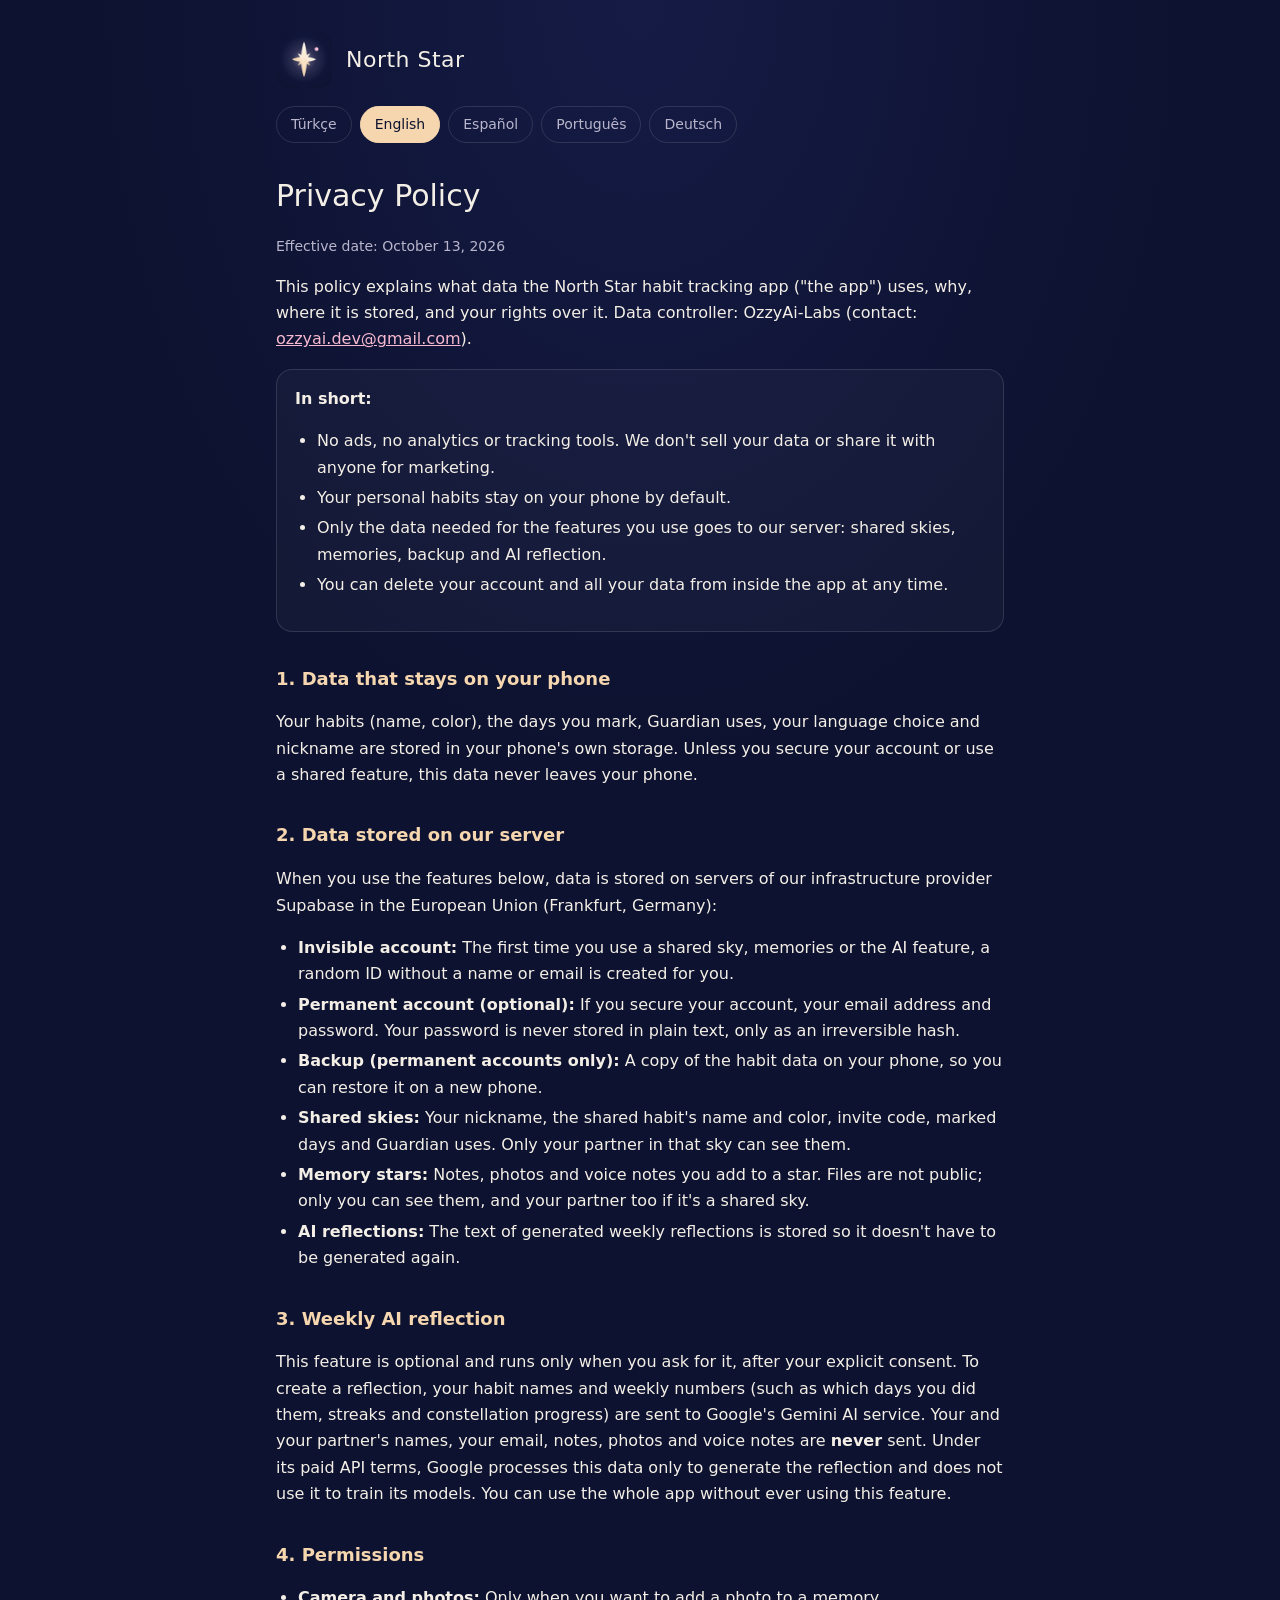
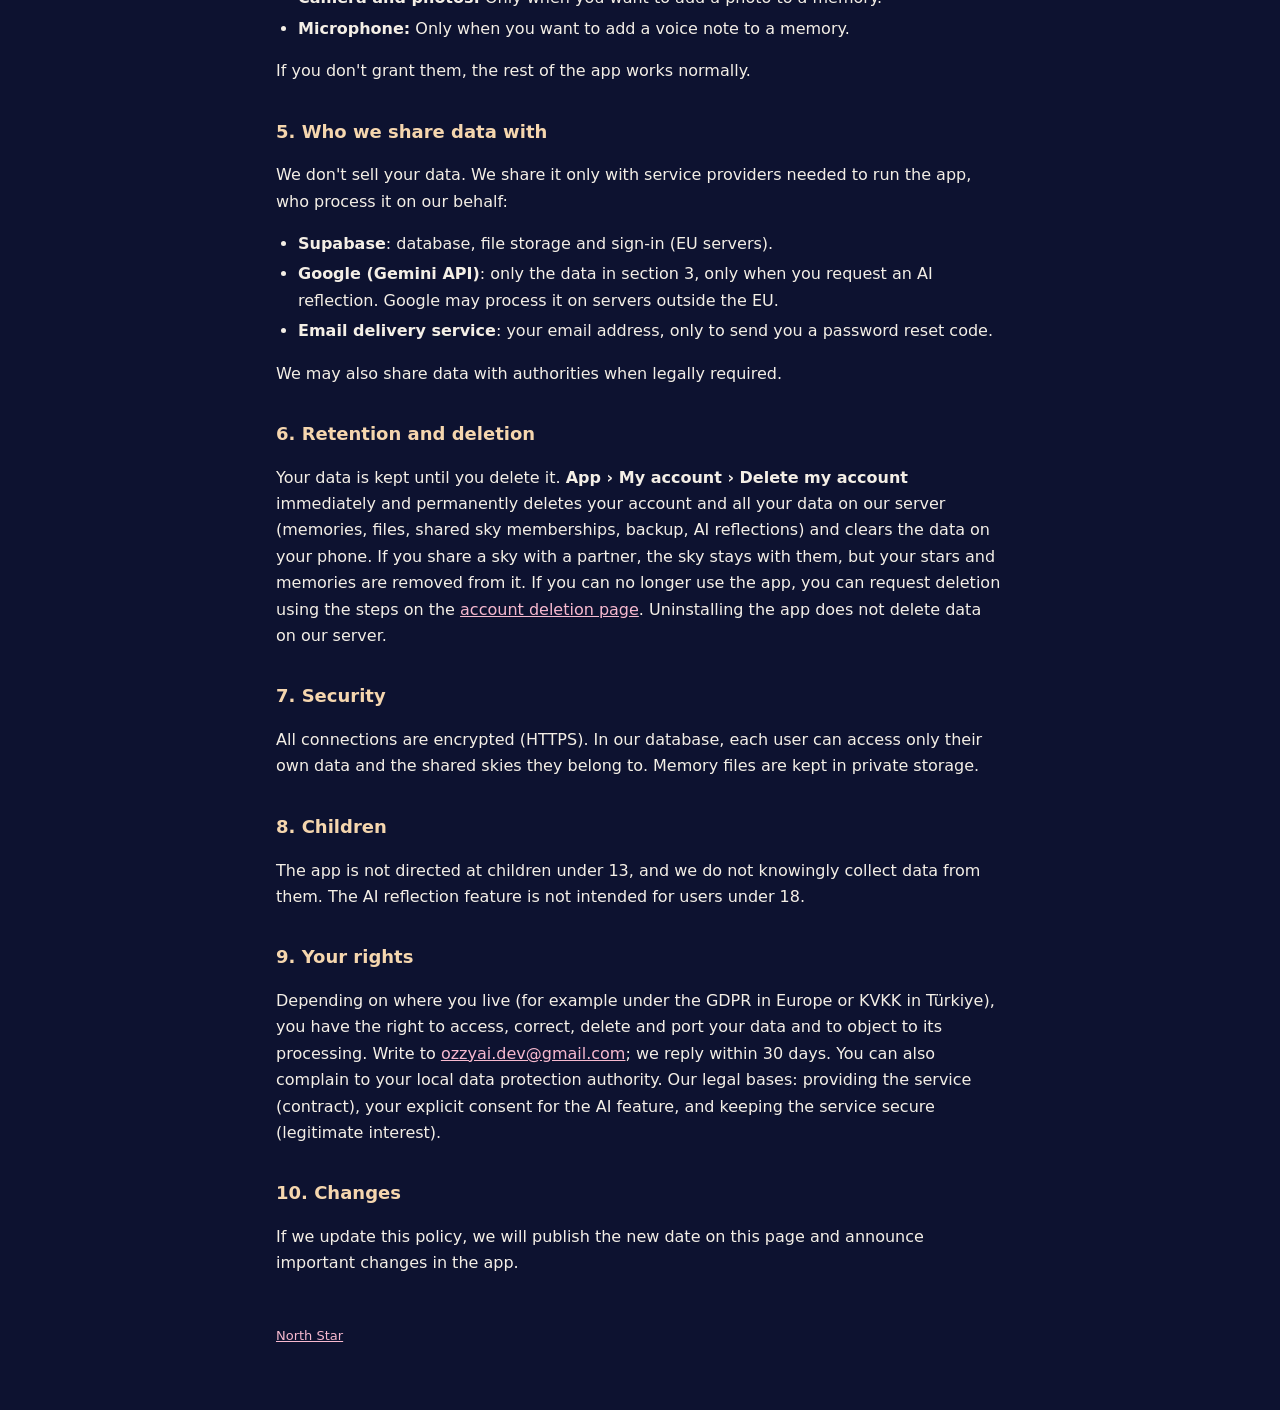
==== privacy.html @ 761a8678 "Gizlilik politikası ve hesap silme sayfaları" ====
<!doctype html>
<html lang="en">
<head>
<meta charset="utf-8">
<meta name="viewport" content="width=device-width, initial-scale=1">
<title>Privacy Policy · North Star</title>
<link rel="icon" href="icon.png">
<link rel="stylesheet" href="style.css">
</head>
<body>
<main>
<header><img src="icon.png" alt=""><span class="name" data-appname>North Star</span></header>
<nav class="langs" aria-label="Language"></nav>

<!-- ============================ TÜRKÇE ============================ -->
<section lang="tr">
<h1>Gizlilik Politikası</h1>
<p class="muted">Yürürlük tarihi: 13 Ekim 2026</p>

<p>Bu politika, Kutup Yıldızı alışkanlık takip uygulamasının ("uygulama") hangi verileri neden kullandığını, nerede sakladığını ve senin bu veriler üzerindeki haklarını açıklar. Veri sorumlusu: <span data-developer></span> (iletişim: <a data-email></a>).</p>

<div class="card">
<strong>Kısaca:</strong>
<ul>
<li>Reklam yok, analiz ya da takip aracı yok. Verilerini satmayız ve kimseyle pazarlama için paylaşmayız.</li>
<li>Kişisel alışkanlıkların varsayılan olarak sadece telefonunda durur.</li>
<li>Sunucuya sadece kullandığın özelliklerin gerektirdiği veriler gider: ortak gökyüzü, anılar, yedek ve yapay zekâ yorumu.</li>
<li>Hesabını ve tüm verilerini istediğin an uygulamanın içinden silebilirsin.</li>
</ul>
</div>

<h2>1. Telefonunda kalan veriler</h2>
<p>Alışkanlıkların (ad, renk), işaretlediğin günler, Koruyucu kullanımların, dil seçimin ve takma adın telefonunun kendi hafızasında saklanır. Hesabını güvenceye almadıysan ve ortak bir özellik kullanmadıysan bu veriler telefonundan çıkmaz.</p>

<h2>2. Sunucuda saklanan veriler</h2>
<p>Aşağıdaki özellikleri kullandığında veriler, altyapı sağlayıcımız Supabase'in Avrupa Birliği'ndeki (Frankfurt, Almanya) sunucularında saklanır:</p>
<ul>
<li><strong>Görünmez hesap:</strong> Ortak gökyüzü, anı ya da yapay zekâ özelliğini ilk kullandığında senin için adı ve e-postası olmayan rastgele bir kimlik oluşturulur.</li>
<li><strong>Kalıcı hesap (isteğe bağlı):</strong> Hesabını güvenceye alırsan e-posta adresin ve şifren. Şifren düz metin olarak değil, geri döndürülemez biçimde şifrelenmiş (hash) olarak saklanır.</li>
<li><strong>Yedek (sadece kalıcı hesapta):</strong> Telefondaki alışkanlık verilerinin bir kopyası; telefon değiştirdiğinde geri yükleyebilmen için.</li>
<li><strong>Ortak gökyüzü:</strong> Takma adın, ortak alışkanlığın adı ve rengi, davet kodu, işaretlenen günler ve Koruyucu kullanımları. Bunları sadece o gökyüzündeki partnerin görebilir.</li>
<li><strong>Anı yıldızları:</strong> Bir yıldıza eklediğin not, fotoğraf ve ses kaydı. Dosyalar herkese açık değildir; sadece sen görebilirsin, ortak bir gökyüzündeyse partnerin de görebilir.</li>
<li><strong>Yapay zekâ yorumları:</strong> Oluşturulan haftalık yorumun metni, aynı yorumu tekrar istediğinde yeniden oluşturmamak için saklanır.</li>
</ul>

<h2>3. Yapay zekâ ile haftalık yorum</h2>
<p>Bu özellik isteğe bağlıdır ve sadece sen istediğinde, açık iznini aldıktan sonra çalışır. Yorum oluşturmak için alışkanlıklarının adları ve haftalık sayıları (hangi günler yaptığın, seri, takımyıldız ilerlemesi gibi) Google'ın Gemini yapay zekâ hizmetine gönderilir. Senin ve partnerinin adı, e-postan, notların, fotoğrafların ve ses kayıtların <strong>asla</strong> gönderilmez. Google bu verileri ücretli API koşulları kapsamında yalnızca yorumu oluşturmak için işler ve modellerini eğitmek için kullanmaz. Bu özelliği hiç kullanmadan uygulamanın tamamını kullanabilirsin.</p>

<h2>4. İzinler</h2>
<ul>
<li><strong>Kamera ve fotoğraflar:</strong> Sadece bir anıya fotoğraf eklemek istediğinde.</li>
<li><strong>Mikrofon:</strong> Sadece bir anıya ses kaydı eklemek istediğinde.</li>
</ul>
<p>İzin vermezsen uygulamanın geri kalanı normal çalışır.</p>

<h2>5. Verileri kimlerle paylaşıyoruz</h2>
<p>Verilerini satmayız. Sadece uygulamayı çalıştırmak için gereken hizmet sağlayıcılarıyla, bizim adımıza işlemeleri için paylaşırız:</p>
<ul>
<li><strong>Supabase</strong>: veritabanı, dosya deposu ve oturum açma (AB sunucuları).</li>
<li><strong>Google (Gemini API)</strong>: sadece yapay zekâ yorumunu istediğinde, 3. maddedeki veriler. Google bu verileri AB dışındaki sunucularda işleyebilir.</li>
<li><strong>E-posta gönderim hizmeti</strong>: sadece şifre sıfırlama kodunu e-postana göndermek için e-posta adresin.</li>
</ul>
<p>Ayrıca yasal bir zorunluluk olduğunda verileri yetkili makamlarla paylaşabiliriz.</p>

<h2>6. Saklama süresi ve silme</h2>
<p>Verilerin, sen silene kadar saklanır. <strong>Uygulama › Hesabım › Hesabımı sil</strong> ile hesabın ve sunucudaki tüm verilerin (anılar, dosyalar, ortak gökyüzü üyelikleri, yedek, yapay zekâ yorumları) hemen ve kalıcı olarak silinir; telefondaki veriler de temizlenir. Ortak bir gökyüzünü partnerinle paylaşıyorsan gökyüzü partnerinde kalır, ama senin yıldızların ve anıların oradan da silinir. Uygulamayı artık kullanamıyorsan <a href="delete-account.html">hesap silme sayfasındaki</a> adımlarla silme isteyebilirsin. Uygulamayı telefondan kaldırmak, sunucudaki verileri silmez.</p>

<h2>7. Güvenlik</h2>
<p>Tüm bağlantılar şifrelidir (HTTPS). Veritabanında her kullanıcı sadece kendi verisine ve dahil olduğu ortak gökyüzlerine erişebilir. Anı dosyaları gizli bir depoda tutulur.</p>

<h2>8. Çocuklar</h2>
<p>Uygulama 13 yaşından küçük çocuklara yönelik değildir ve bilerek onlardan veri toplamayız. Yapay zekâ yorumu özelliği 18 yaşından küçükler için tasarlanmamıştır.</p>

<h2>9. Hakların</h2>
<p>Bulunduğun yere göre (Türkiye'de KVKK, Avrupa'da GDPR gibi) verilerine erişme, düzeltme, silme, taşıma ve işlenmesine itiraz etme hakların vardır. Bunun için <a data-email></a> adresine yazabilirsin; en geç 30 gün içinde yanıt veririz. Ayrıca bulunduğun ülkenin veri koruma kurumuna (Türkiye'de Kişisel Verileri Koruma Kurumu) şikâyette bulunabilirsin. Verileri işleme dayanağımız: hizmeti sunmak (sözleşme), yapay zekâ özelliği için açık rızan ve güvenliği sağlamak (meşru menfaat).</p>

<h2>10. Değişiklikler</h2>
<p>Bu politikayı güncellersek yeni tarihi bu sayfada yayımlarız; önemli değişiklikleri uygulama içinde de bildiririz.</p>
</section>

<!-- ============================ ENGLISH ============================ -->
<section lang="en">
<h1>Privacy Policy</h1>
<p class="muted">Effective date: October 13, 2026</p>

<p>This policy explains what data the North Star habit tracking app ("the app") uses, why, where it is stored, and your rights over it. Data controller: <span data-developer></span> (contact: <a data-email></a>).</p>

<div class="card">
<strong>In short:</strong>
<ul>
<li>No ads, no analytics or tracking tools. We don't sell your data or share it with anyone for marketing.</li>
<li>Your personal habits stay on your phone by default.</li>
<li>Only the data needed for the features you use goes to our server: shared skies, memories, backup and AI reflection.</li>
<li>You can delete your account and all your data from inside the app at any time.</li>
</ul>
</div>

<h2>1. Data that stays on your phone</h2>
<p>Your habits (name, color), the days you mark, Guardian uses, your language choice and nickname are stored in your phone's own storage. Unless you secure your account or use a shared feature, this data never leaves your phone.</p>

<h2>2. Data stored on our server</h2>
<p>When you use the features below, data is stored on servers of our infrastructure provider Supabase in the European Union (Frankfurt, Germany):</p>
<ul>
<li><strong>Invisible account:</strong> The first time you use a shared sky, memories or the AI feature, a random ID without a name or email is created for you.</li>
<li><strong>Permanent account (optional):</strong> If you secure your account, your email address and password. Your password is never stored in plain text, only as an irreversible hash.</li>
<li><strong>Backup (permanent accounts only):</strong> A copy of the habit data on your phone, so you can restore it on a new phone.</li>
<li><strong>Shared skies:</strong> Your nickname, the shared habit's name and color, invite code, marked days and Guardian uses. Only your partner in that sky can see them.</li>
<li><strong>Memory stars:</strong> Notes, photos and voice notes you add to a star. Files are not public; only you can see them, and your partner too if it's a shared sky.</li>
<li><strong>AI reflections:</strong> The text of generated weekly reflections is stored so it doesn't have to be generated again.</li>
</ul>

<h2>3. Weekly AI reflection</h2>
<p>This feature is optional and runs only when you ask for it, after your explicit consent. To create a reflection, your habit names and weekly numbers (such as which days you did them, streaks and constellation progress) are sent to Google's Gemini AI service. Your and your partner's names, your email, notes, photos and voice notes are <strong>never</strong> sent. Under its paid API terms, Google processes this data only to generate the reflection and does not use it to train its models. You can use the whole app without ever using this feature.</p>

<h2>4. Permissions</h2>
<ul>
<li><strong>Camera and photos:</strong> Only when you want to add a photo to a memory.</li>
<li><strong>Microphone:</strong> Only when you want to add a voice note to a memory.</li>
</ul>
<p>If you don't grant them, the rest of the app works normally.</p>

<h2>5. Who we share data with</h2>
<p>We don't sell your data. We share it only with service providers needed to run the app, who process it on our behalf:</p>
<ul>
<li><strong>Supabase</strong>: database, file storage and sign-in (EU servers).</li>
<li><strong>Google (Gemini API)</strong>: only the data in section 3, only when you request an AI reflection. Google may process it on servers outside the EU.</li>
<li><strong>Email delivery service</strong>: your email address, only to send you a password reset code.</li>
</ul>
<p>We may also share data with authorities when legally required.</p>

<h2>6. Retention and deletion</h2>
<p>Your data is kept until you delete it. <strong>App › My account › Delete my account</strong> immediately and permanently deletes your account and all your data on our server (memories, files, shared sky memberships, backup, AI reflections) and clears the data on your phone. If you share a sky with a partner, the sky stays with them, but your stars and memories are removed from it. If you can no longer use the app, you can request deletion using the steps on the <a href="delete-account.html">account deletion page</a>. Uninstalling the app does not delete data on our server.</p>

<h2>7. Security</h2>
<p>All connections are encrypted (HTTPS). In our database, each user can access only their own data and the shared skies they belong to. Memory files are kept in private storage.</p>

<h2>8. Children</h2>
<p>The app is not directed at children under 13, and we do not knowingly collect data from them. The AI reflection feature is not intended for users under 18.</p>

<h2>9. Your rights</h2>
<p>Depending on where you live (for example under the GDPR in Europe or KVKK in Türkiye), you have the right to access, correct, delete and port your data and to object to its processing. Write to <a data-email></a>; we reply within 30 days. You can also complain to your local data protection authority. Our legal bases: providing the service (contract), your explicit consent for the AI feature, and keeping the service secure (legitimate interest).</p>

<h2>10. Changes</h2>
<p>If we update this policy, we will publish the new date on this page and announce important changes in the app.</p>
</section>

<!-- ============================ ESPAÑOL ============================ -->
<section lang="es">
<h1>Política de privacidad</h1>
<p class="muted">Fecha de entrada en vigor: 13 de octubre de 2026</p>

<p>Esta política explica qué datos usa la app de seguimiento de hábitos Estrella Polar ("la app"), por qué, dónde se guardan y cuáles son tus derechos sobre ellos. Responsable del tratamiento: <span data-developer></span> (contacto: <a data-email></a>).</p>

<div class="card">
<strong>En resumen:</strong>
<ul>
<li>Sin anuncios ni herramientas de análisis o seguimiento. No vendemos tus datos ni los compartimos con nadie con fines de marketing.</li>
<li>Tus hábitos personales se quedan en tu teléfono de forma predeterminada.</li>
<li>Solo llegan a nuestro servidor los datos que necesitan las funciones que usas: cielos compartidos, recuerdos, copia de seguridad y reflexión de la IA.</li>
<li>Puedes eliminar tu cuenta y todos tus datos desde la app en cualquier momento.</li>
</ul>
</div>

<h2>1. Datos que se quedan en tu teléfono</h2>
<p>Tus hábitos (nombre, color), los días que marcas, los usos del Guardián, tu idioma y tu apodo se guardan en el almacenamiento de tu teléfono. Si no aseguras tu cuenta ni usas una función compartida, estos datos no salen de tu teléfono.</p>

<h2>2. Datos guardados en nuestro servidor</h2>
<p>Cuando usas las funciones siguientes, los datos se guardan en servidores de nuestro proveedor de infraestructura Supabase en la Unión Europea (Fráncfort, Alemania):</p>
<ul>
<li><strong>Cuenta invisible:</strong> La primera vez que usas un cielo compartido, los recuerdos o la IA, se crea para ti un identificador aleatorio sin nombre ni correo.</li>
<li><strong>Cuenta permanente (opcional):</strong> Si aseguras tu cuenta, tu correo electrónico y tu contraseña. La contraseña nunca se guarda en texto plano, solo como un hash irreversible.</li>
<li><strong>Copia de seguridad (solo cuentas permanentes):</strong> Una copia de los datos de hábitos de tu teléfono, para restaurarlos en un teléfono nuevo.</li>
<li><strong>Cielos compartidos:</strong> Tu apodo, el nombre y color del hábito compartido, el código de invitación, los días marcados y los usos del Guardián. Solo tu pareja en ese cielo puede verlos.</li>
<li><strong>Estrellas de recuerdo:</strong> Notas, fotos y notas de voz que añades a una estrella. Los archivos no son públicos; solo tú puedes verlos, y también tu pareja si es un cielo compartido.</li>
<li><strong>Reflexiones de la IA:</strong> El texto de las reflexiones semanales se guarda para no tener que generarlas de nuevo.</li>
</ul>

<h2>3. Reflexión semanal con IA</h2>
<p>Esta función es opcional y solo funciona cuando la pides, después de tu consentimiento explícito. Para crear la reflexión, los nombres de tus hábitos y tus datos semanales (qué días los hiciste, rachas, progreso de constelaciones) se envían al servicio de IA Gemini de Google. Tu nombre y el de tu pareja, tu correo, tus notas, fotos y notas de voz <strong>nunca</strong> se envían. Según sus condiciones de API de pago, Google trata estos datos solo para generar la reflexión y no los usa para entrenar sus modelos. Puedes usar toda la app sin usar nunca esta función.</p>

<h2>4. Permisos</h2>
<ul>
<li><strong>Cámara y fotos:</strong> Solo cuando quieres añadir una foto a un recuerdo.</li>
<li><strong>Micrófono:</strong> Solo cuando quieres añadir una nota de voz a un recuerdo.</li>
</ul>
<p>Si no los concedes, el resto de la app funciona con normalidad.</p>

<h2>5. Con quién compartimos los datos</h2>
<p>No vendemos tus datos. Solo los compartimos con los proveedores necesarios para que la app funcione, que los tratan en nuestro nombre:</p>
<ul>
<li><strong>Supabase</strong>: base de datos, almacenamiento de archivos e inicio de sesión (servidores en la UE).</li>
<li><strong>Google (API de Gemini)</strong>: solo los datos de la sección 3, solo cuando pides una reflexión. Google puede tratarlos en servidores fuera de la UE.</li>
<li><strong>Servicio de envío de correo</strong>: tu correo, solo para enviarte un código de restablecimiento de contraseña.</li>
</ul>
<p>También podemos compartir datos con las autoridades cuando la ley lo exija.</p>

<h2>6. Conservación y eliminación</h2>
<p>Tus datos se conservan hasta que los eliminas. <strong>App › Mi cuenta › Eliminar mi cuenta</strong> elimina de inmediato y para siempre tu cuenta y todos tus datos en nuestro servidor (recuerdos, archivos, cielos compartidos, copia de seguridad, reflexiones de la IA) y borra los datos de tu teléfono. Si compartes un cielo con tu pareja, el cielo sigue con ella, pero tus estrellas y recuerdos se eliminan de él. Si ya no puedes usar la app, puedes solicitar la eliminación siguiendo la <a href="delete-account.html">página de eliminación de cuenta</a>. Desinstalar la app no elimina los datos de nuestro servidor.</p>

<h2>7. Seguridad</h2>
<p>Todas las conexiones están cifradas (HTTPS). En nuestra base de datos, cada usuario solo puede acceder a sus propios datos y a los cielos compartidos de los que forma parte. Los archivos de recuerdos se guardan en un almacenamiento privado.</p>

<h2>8. Menores</h2>
<p>La app no está dirigida a menores de 13 años y no recopilamos sus datos a sabiendas. La función de reflexión con IA no está pensada para menores de 18 años.</p>

<h2>9. Tus derechos</h2>
<p>Según dónde vivas (por ejemplo, el RGPD en Europa), tienes derecho a acceder, rectificar, suprimir y portar tus datos y a oponerte a su tratamiento. Escribe a <a data-email></a>; respondemos en un plazo de 30 días. También puedes presentar una reclamación ante tu autoridad de protección de datos. Bases legales: prestar el servicio (contrato), tu consentimiento explícito para la función de IA y mantener el servicio seguro (interés legítimo).</p>

<h2>10. Cambios</h2>
<p>Si actualizamos esta política, publicaremos la nueva fecha en esta página y avisaremos de los cambios importantes en la app.</p>
</section>

<!-- ============================ PORTUGUÊS ============================ -->
<section lang="pt">
<h1>Política de privacidade</h1>
<p class="muted">Data de vigência: 13 de outubro de 2026</p>

<p>Esta política explica quais dados o app de acompanhamento de hábitos Estrela Polar ("o app") usa, por quê, onde são armazenados e quais são os seus direitos sobre eles. Controlador dos dados: <span data-developer></span> (contato: <a data-email></a>).</p>

<div class="card">
<strong>Resumindo:</strong>
<ul>
<li>Sem anúncios, sem ferramentas de análise ou rastreamento. Não vendemos seus dados nem os compartilhamos com ninguém para marketing.</li>
<li>Seus hábitos pessoais ficam no seu celular por padrão.</li>
<li>Só vão para o nosso servidor os dados necessários para os recursos que você usa: céus compartilhados, memórias, backup e reflexão da IA.</li>
<li>Você pode excluir sua conta e todos os seus dados pelo próprio app a qualquer momento.</li>
</ul>
</div>

<h2>1. Dados que ficam no seu celular</h2>
<p>Seus hábitos (nome, cor), os dias que você marca, os usos do Guardião, seu idioma e seu apelido ficam no armazenamento do seu celular. Se você não proteger sua conta nem usar um recurso compartilhado, esses dados não saem do seu celular.</p>

<h2>2. Dados armazenados no nosso servidor</h2>
<p>Quando você usa os recursos abaixo, os dados são armazenados em servidores do nosso provedor de infraestrutura Supabase na União Europeia (Frankfurt, Alemanha):</p>
<ul>
<li><strong>Conta invisível:</strong> Na primeira vez que você usa um céu compartilhado, memórias ou a IA, é criado um identificador aleatório sem nome nem e-mail.</li>
<li><strong>Conta permanente (opcional):</strong> Se você proteger sua conta, seu e-mail e sua senha. A senha nunca é armazenada em texto simples, apenas como um hash irreversível.</li>
<li><strong>Backup (apenas contas permanentes):</strong> Uma cópia dos dados de hábitos do seu celular, para restaurá-los em um celular novo.</li>
<li><strong>Céus compartilhados:</strong> Seu apelido, o nome e a cor do hábito compartilhado, o código de convite, os dias marcados e os usos do Guardião. Só seu parceiro nesse céu pode vê-los.</li>
<li><strong>Estrelas de memória:</strong> Notas, fotos e notas de voz que você adiciona a uma estrela. Os arquivos não são públicos; só você pode vê-los, e também seu parceiro se for um céu compartilhado.</li>
<li><strong>Reflexões da IA:</strong> O texto das reflexões semanais é armazenado para não precisar gerá-las de novo.</li>
</ul>

<h2>3. Reflexão semanal com IA</h2>
<p>Este recurso é opcional e só funciona quando você pede, após o seu consentimento explícito. Para criar a reflexão, os nomes dos seus hábitos e seus dados semanais (em quais dias você os fez, sequências, progresso das constelações) são enviados ao serviço de IA Gemini do Google. Seu nome e o do seu parceiro, seu e-mail, suas notas, fotos e notas de voz <strong>nunca</strong> são enviados. Pelos termos da API paga, o Google processa esses dados apenas para gerar a reflexão e não os usa para treinar seus modelos. Você pode usar o app inteiro sem nunca usar este recurso.</p>

<h2>4. Permissões</h2>
<ul>
<li><strong>Câmera e fotos:</strong> Só quando você quer adicionar uma foto a uma memória.</li>
<li><strong>Microfone:</strong> Só quando você quer adicionar uma nota de voz a uma memória.</li>
</ul>
<p>Se você não as conceder, o restante do app funciona normalmente.</p>

<h2>5. Com quem compartilhamos dados</h2>
<p>Não vendemos seus dados. Só os compartilhamos com os provedores necessários para o app funcionar, que os processam em nosso nome:</p>
<ul>
<li><strong>Supabase</strong>: banco de dados, armazenamento de arquivos e login (servidores na UE).</li>
<li><strong>Google (API Gemini)</strong>: só os dados da seção 3, só quando você pede uma reflexão. O Google pode processá-los em servidores fora da UE.</li>
<li><strong>Serviço de envio de e-mail</strong>: seu e-mail, só para enviar um código de redefinição de senha.</li>
</ul>
<p>Também podemos compartilhar dados com autoridades quando exigido por lei.</p>

<h2>6. Retenção e exclusão</h2>
<p>Seus dados são mantidos até você excluí-los. <strong>App › Minha conta › Excluir minha conta</strong> exclui imediata e permanentemente sua conta e todos os seus dados no nosso servidor (memórias, arquivos, céus compartilhados, backup, reflexões da IA) e limpa os dados do seu celular. Se você compartilha um céu com um parceiro, o céu continua com ele, mas suas estrelas e memórias são removidas. Se você não consegue mais usar o app, pode solicitar a exclusão seguindo a <a href="delete-account.html">página de exclusão de conta</a>. Desinstalar o app não exclui os dados do nosso servidor.</p>

<h2>7. Segurança</h2>
<p>Todas as conexões são criptografadas (HTTPS). No nosso banco de dados, cada usuário só acessa os próprios dados e os céus compartilhados dos quais participa. Os arquivos de memórias ficam em armazenamento privado.</p>

<h2>8. Crianças</h2>
<p>O app não é destinado a menores de 13 anos, e não coletamos dados deles intencionalmente. O recurso de reflexão com IA não é destinado a menores de 18 anos.</p>

<h2>9. Seus direitos</h2>
<p>Dependendo de onde você mora (por exemplo, pela LGPD no Brasil ou pelo RGPD na Europa), você tem direito de acessar, corrigir, excluir e portar seus dados e de se opor ao tratamento. Escreva para <a data-email></a>; respondemos em até 30 dias. Você também pode reclamar à autoridade de proteção de dados do seu país (no Brasil, a ANPD). Bases legais: prestar o serviço (contrato), seu consentimento explícito para o recurso de IA e manter o serviço seguro (legítimo interesse).</p>

<h2>10. Alterações</h2>
<p>Se atualizarmos esta política, publicaremos a nova data nesta página e avisaremos sobre mudanças importantes no app.</p>
</section>

<!-- ============================ DEUTSCH ============================ -->
<section lang="de">
<h1>Datenschutzerklärung</h1>
<p class="muted">Gültig ab: 13. Oktober 2026</p>

<p>Diese Erklärung beschreibt, welche Daten die Gewohnheits-App Polarstern („die App“) verwendet, warum, wo sie gespeichert werden und welche Rechte du daran hast. Verantwortlich: <span data-developer></span> (Kontakt: <a data-email></a>).</p>

<div class="card">
<strong>Kurz gesagt:</strong>
<ul>
<li>Keine Werbung, keine Analyse- oder Tracking-Tools. Wir verkaufen deine Daten nicht und geben sie niemandem für Werbezwecke weiter.</li>
<li>Deine persönlichen Gewohnheiten bleiben standardmäßig auf deinem Telefon.</li>
<li>Auf unseren Server gelangen nur die Daten, die die von dir genutzten Funktionen brauchen: gemeinsame Himmel, Erinnerungen, Backup und KI-Rückblick.</li>
<li>Du kannst dein Konto und alle deine Daten jederzeit in der App löschen.</li>
</ul>
</div>

<h2>1. Daten auf deinem Telefon</h2>
<p>Deine Gewohnheiten (Name, Farbe), markierte Tage, Hüter-Nutzungen, deine Sprache und dein Spitzname werden im Speicher deines Telefons gespeichert. Solange du dein Konto nicht sicherst und keine gemeinsame Funktion nutzt, verlassen diese Daten dein Telefon nicht.</p>

<h2>2. Daten auf unserem Server</h2>
<p>Wenn du die folgenden Funktionen nutzt, werden Daten auf Servern unseres Infrastrukturanbieters Supabase in der Europäischen Union (Frankfurt, Deutschland) gespeichert:</p>
<ul>
<li><strong>Unsichtbares Konto:</strong> Wenn du zum ersten Mal einen gemeinsamen Himmel, Erinnerungen oder die KI nutzt, wird eine zufällige Kennung ohne Name und E-Mail angelegt.</li>
<li><strong>Dauerhaftes Konto (optional):</strong> Wenn du dein Konto sicherst, deine E-Mail-Adresse und dein Passwort. Das Passwort wird nie im Klartext gespeichert, sondern nur als nicht umkehrbarer Hash.</li>
<li><strong>Backup (nur dauerhafte Konten):</strong> Eine Kopie der Gewohnheitsdaten auf deinem Telefon, damit du sie auf einem neuen Telefon wiederherstellen kannst.</li>
<li><strong>Gemeinsame Himmel:</strong> Dein Spitzname, Name und Farbe der gemeinsamen Gewohnheit, Einladungscode, markierte Tage und Hüter-Nutzungen. Nur dein Partner in diesem Himmel kann sie sehen.</li>
<li><strong>Erinnerungssterne:</strong> Notizen, Fotos und Sprachnotizen, die du einem Stern hinzufügst. Die Dateien sind nicht öffentlich; nur du kannst sie sehen, bei einem gemeinsamen Himmel auch dein Partner.</li>
<li><strong>KI-Rückblicke:</strong> Der Text erstellter Wochenrückblicke wird gespeichert, damit er nicht erneut erzeugt werden muss.</li>
</ul>

<h2>3. Wöchentlicher KI-Rückblick</h2>
<p>Diese Funktion ist freiwillig und läuft nur auf deine Anfrage und nach deiner ausdrücklichen Einwilligung. Für den Rückblick werden die Namen deiner Gewohnheiten und deine Wochenzahlen (an welchen Tagen du sie gemacht hast, Serien, Sternbild-Fortschritt) an Googles KI-Dienst Gemini gesendet. Dein Name und der deines Partners, deine E-Mail, Notizen, Fotos und Sprachnotizen werden <strong>niemals</strong> gesendet. Nach den Bedingungen der kostenpflichtigen API verarbeitet Google diese Daten nur zur Erstellung des Rückblicks und nutzt sie nicht zum Training seiner Modelle. Du kannst die ganze App nutzen, ohne diese Funktion je zu verwenden.</p>

<h2>4. Berechtigungen</h2>
<ul>
<li><strong>Kamera und Fotos:</strong> Nur wenn du einer Erinnerung ein Foto hinzufügen möchtest.</li>
<li><strong>Mikrofon:</strong> Nur wenn du einer Erinnerung eine Sprachnotiz hinzufügen möchtest.</li>
</ul>
<p>Ohne diese Berechtigungen funktioniert der Rest der App normal.</p>

<h2>5. Weitergabe von Daten</h2>
<p>Wir verkaufen deine Daten nicht. Wir geben sie nur an Dienstleister weiter, die für den Betrieb der App nötig sind und sie in unserem Auftrag verarbeiten:</p>
<ul>
<li><strong>Supabase</strong>: Datenbank, Dateispeicher und Anmeldung (Server in der EU).</li>
<li><strong>Google (Gemini API)</strong>: nur die Daten aus Abschnitt 3, nur wenn du einen KI-Rückblick anforderst. Google kann sie auf Servern außerhalb der EU verarbeiten.</li>
<li><strong>E-Mail-Versanddienst</strong>: deine E-Mail-Adresse, nur um dir einen Code zum Zurücksetzen des Passworts zu senden.</li>
</ul>
<p>Wenn gesetzlich vorgeschrieben, können wir Daten an Behörden weitergeben.</p>

<h2>6. Speicherdauer und Löschung</h2>
<p>Deine Daten werden gespeichert, bis du sie löschst. <strong>App › Mein Konto › Mein Konto löschen</strong> löscht sofort und endgültig dein Konto und alle deine Daten auf unserem Server (Erinnerungen, Dateien, gemeinsame Himmel, Backup, KI-Rückblicke) und leert die Daten auf deinem Telefon. Teilst du einen Himmel mit einem Partner, bleibt der Himmel bei ihm, aber deine Sterne und Erinnerungen werden daraus entfernt. Wenn du die App nicht mehr nutzen kannst, kannst du die Löschung über die <a href="delete-account.html">Seite zur Kontolöschung</a> beantragen. Das Deinstallieren der App löscht keine Daten auf unserem Server.</p>

<h2>7. Sicherheit</h2>
<p>Alle Verbindungen sind verschlüsselt (HTTPS). In unserer Datenbank kann jeder Nutzer nur auf seine eigenen Daten und die gemeinsamen Himmel zugreifen, zu denen er gehört. Erinnerungsdateien liegen in einem privaten Speicher.</p>

<h2>8. Kinder</h2>
<p>Die App richtet sich nicht an Kinder unter 13 Jahren, und wir erheben wissentlich keine Daten von ihnen. Die KI-Rückblick-Funktion ist nicht für Personen unter 18 Jahren gedacht.</p>

<h2>9. Deine Rechte</h2>
<p>Nach der DSGVO hast du das Recht auf Auskunft, Berichtigung, Löschung und Datenübertragbarkeit sowie das Recht, der Verarbeitung zu widersprechen und eine Einwilligung jederzeit zu widerrufen. Schreib an <a data-email></a>; wir antworten innerhalb von 30 Tagen. Du kannst dich auch bei deiner Datenschutz-Aufsichtsbehörde beschweren. Rechtsgrundlagen: Erbringung des Dienstes (Vertrag, Art. 6 Abs. 1 lit. b DSGVO), deine ausdrückliche Einwilligung für die KI-Funktion (lit. a) und die Sicherheit des Dienstes (berechtigtes Interesse, lit. f).</p>

<h2>10. Änderungen</h2>
<p>Wenn wir diese Erklärung ändern, veröffentlichen wir das neue Datum auf dieser Seite und weisen in der App auf wichtige Änderungen hin.</p>
</section>

<footer><a href="index.html" data-appname>North Star</a></footer>
</main>
<script src="site.js"></script>
</body>
</html>
---- style.css ----
:root {
  --bg: #0d1230;
  --bg2: #151b45;
  --text: #f4efe6;
  --dim: #b9b6cc;
  --gold: #f5d6ae;
  --rose: #f7b9cf;
  --line: rgba(255, 255, 255, 0.12);
}
* { box-sizing: border-box; }
body {
  margin: 0;
  background: radial-gradient(ellipse at top, var(--bg2), var(--bg) 60%) fixed, var(--bg);
  color: var(--text);
  font: 16px/1.65 system-ui, -apple-system, "Segoe UI", Roboto, sans-serif;
}
main { max-width: 760px; margin: 0 auto; padding: 32px 16px 64px; }
header { display: flex; align-items: center; gap: 14px; margin-bottom: 8px; }
header img { width: 56px; height: 56px; border-radius: 14px; }
header .name { font-size: 22px; font-weight: 300; letter-spacing: 0.5px; }
nav.langs { display: flex; flex-wrap: wrap; gap: 8px; margin: 18px 0 28px; }
nav.langs button {
  background: transparent; color: var(--dim); border: 1px solid var(--line);
  border-radius: 999px; padding: 6px 14px; font: inherit; font-size: 14px; cursor: pointer;
}
nav.langs button[aria-pressed="true"] { color: var(--bg); background: var(--gold); border-color: var(--gold); }
h1 { font-weight: 300; font-size: 30px; margin: 0 0 4px; }
h2 { font-size: 18px; color: var(--gold); margin: 32px 0 8px; }
p, li { color: var(--text); }
.muted { color: var(--dim); font-size: 14px; }
a { color: var(--rose); }
ul { padding-left: 22px; }
li { margin: 4px 0; }
.card { border: 1px solid var(--line); border-radius: 16px; padding: 16px 18px; margin: 16px 0; background: rgba(255, 255, 255, 0.03); }
section[lang] { display: none; }
section[lang].on { display: block; }
.links a { display: block; margin: 10px 0; font-size: 17px; }
footer { margin-top: 48px; color: var(--dim); font-size: 13px; }
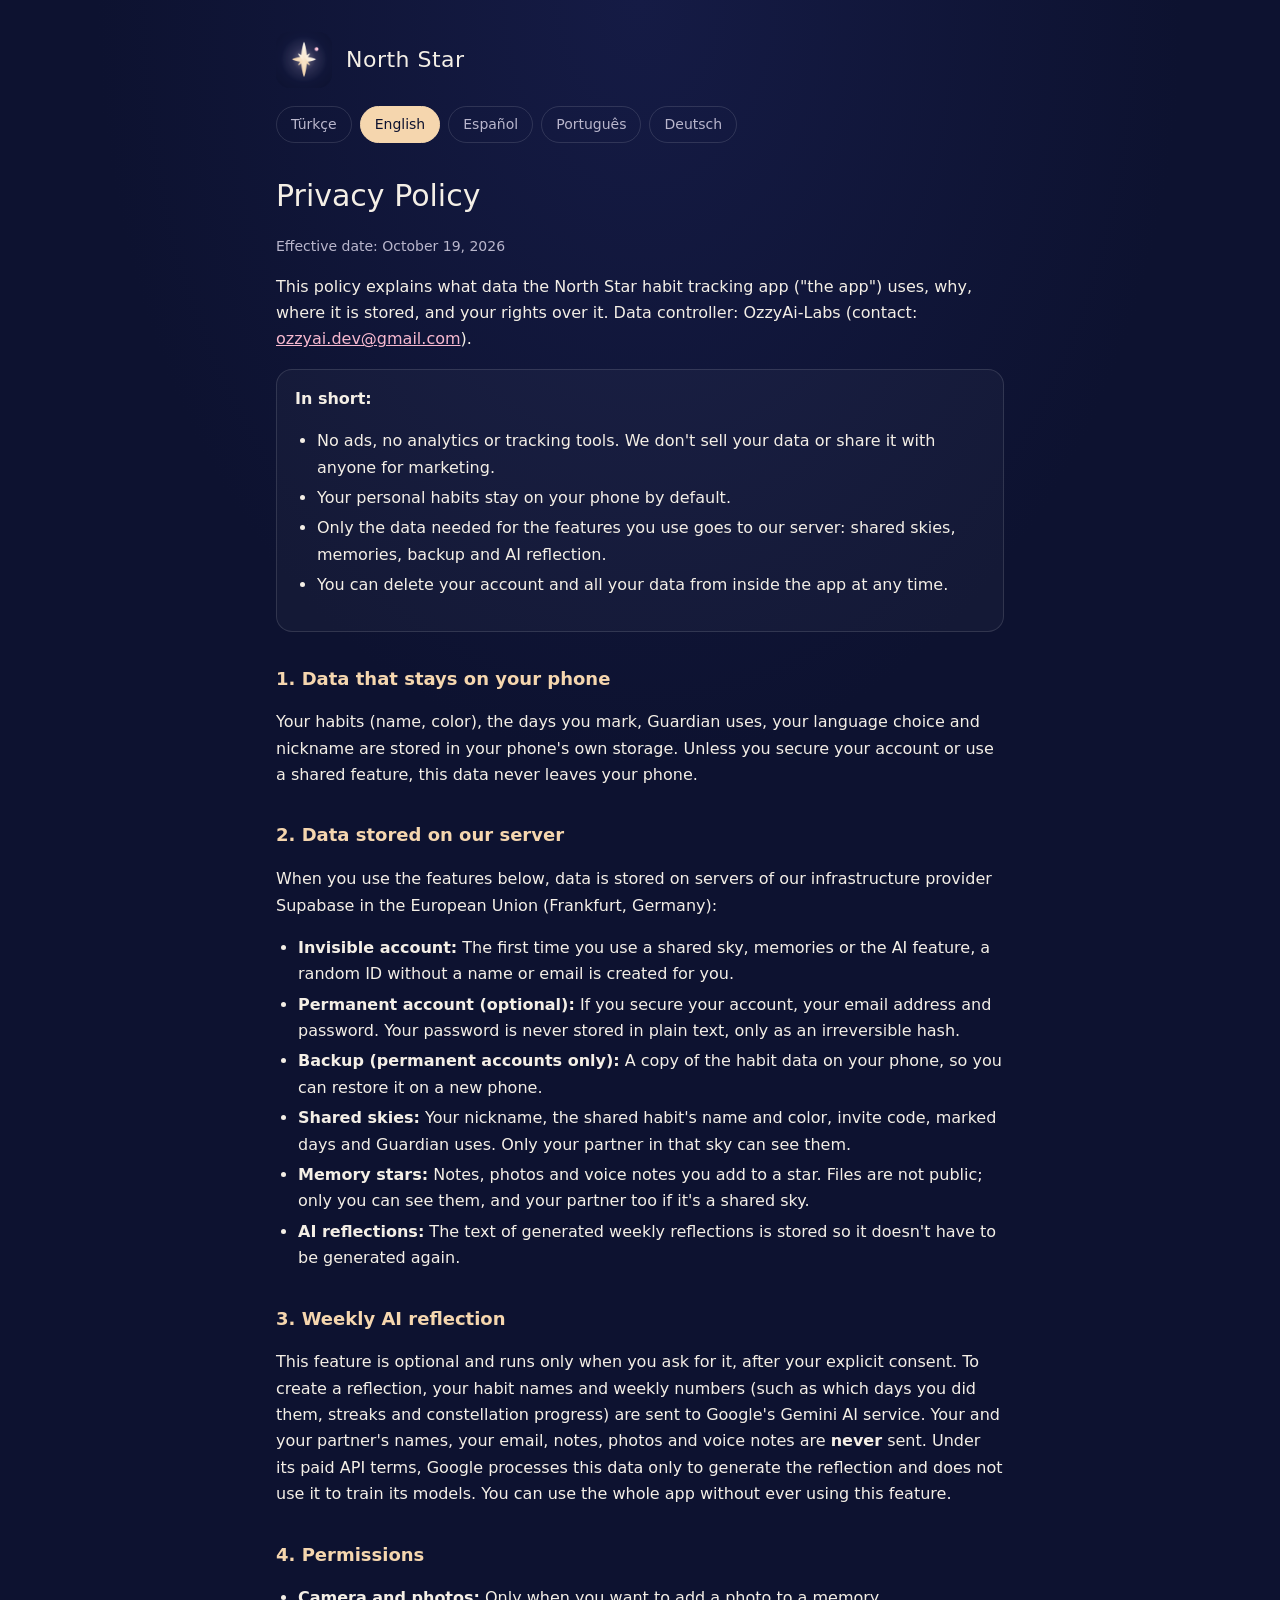
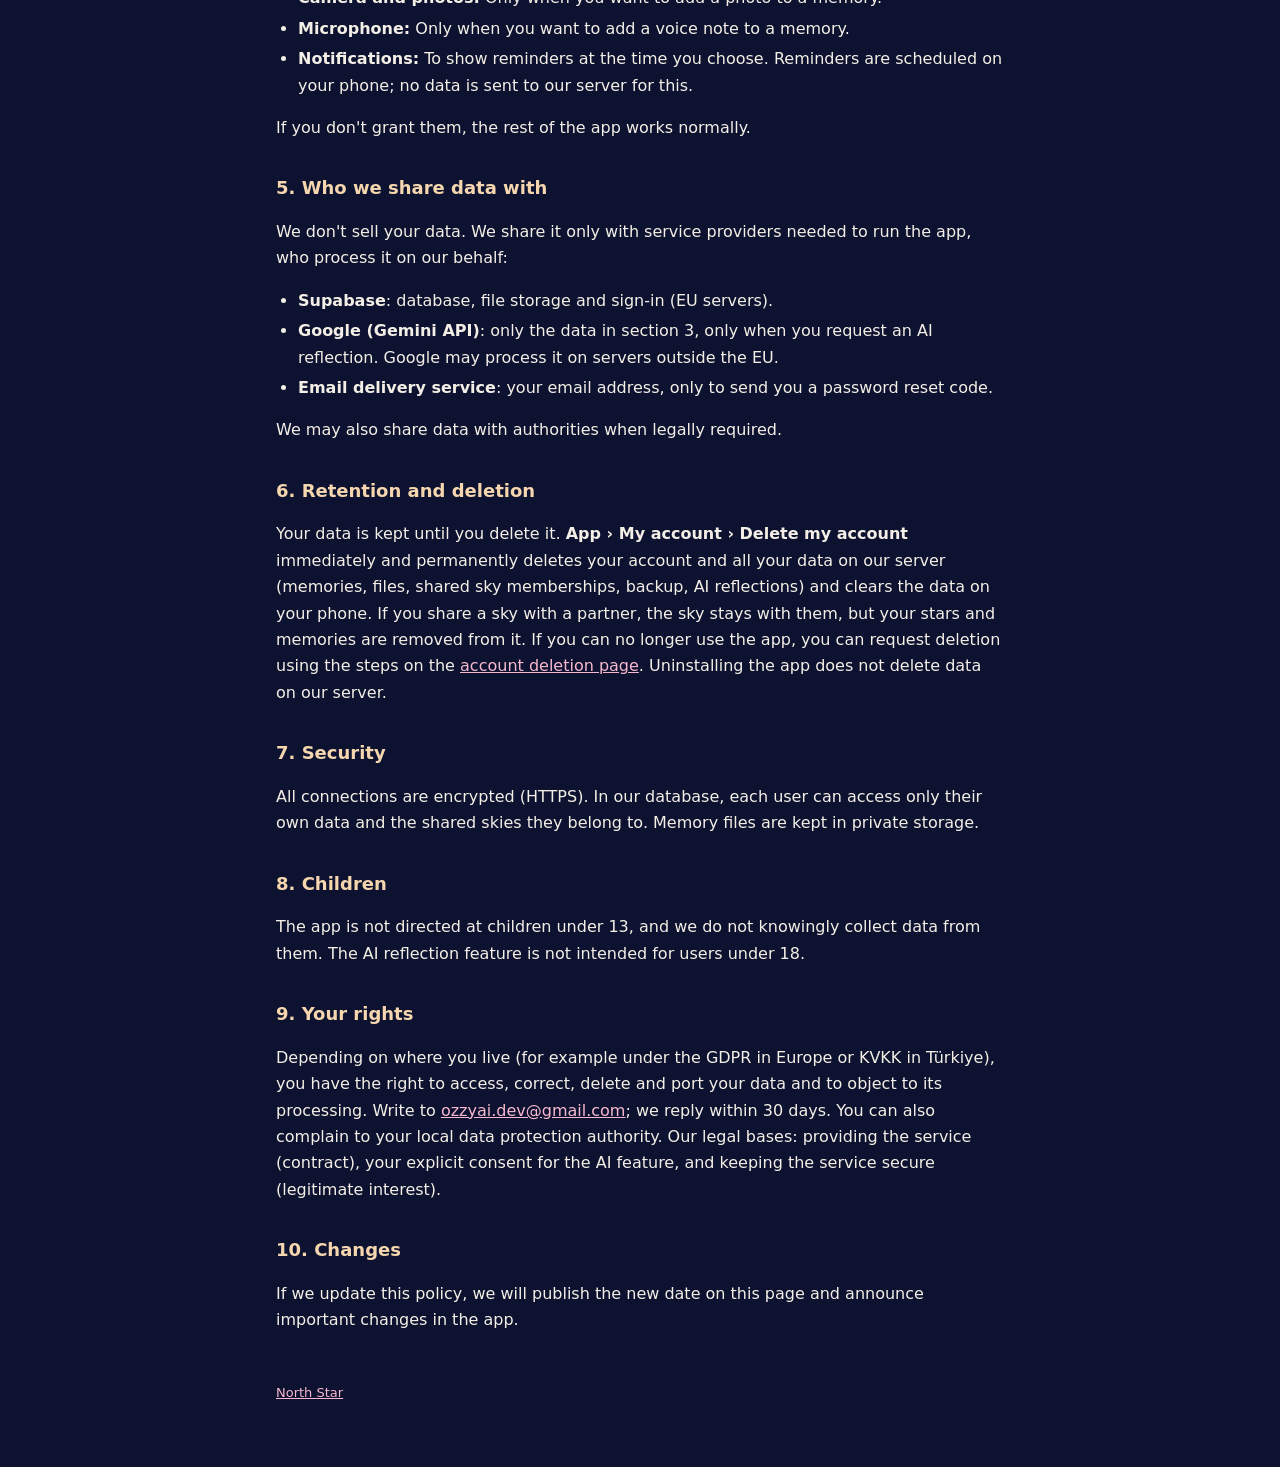
==== commit e8863f43: "Bildirim izni eklendi, tarih güncellendi" ====
--- a/privacy.html
+++ b/privacy.html
@@ -15,7 +15,7 @@
 <!-- ============================ TÜRKÇE ============================ -->
 <section lang="tr">
 <h1>Gizlilik Politikası</h1>
-<p class="muted">Yürürlük tarihi: 13 Ekim 2026</p>
+<p class="muted">Yürürlük tarihi: 19 Ekim 2026</p>
 
 <p>Bu politika, Kutup Yıldızı alışkanlık takip uygulamasının ("uygulama") hangi verileri neden kullandığını, nerede sakladığını ve senin bu veriler üzerindeki haklarını açıklar. Veri sorumlusu: <span data-developer></span> (iletişim: <a data-email></a>).</p>
 
@@ -50,6 +50,7 @@
 <ul>
 <li><strong>Kamera ve fotoğraflar:</strong> Sadece bir anıya fotoğraf eklemek istediğinde.</li>
 <li><strong>Mikrofon:</strong> Sadece bir anıya ses kaydı eklemek istediğinde.</li>
+<li><strong>Bildirimler:</strong> Seçtiğin saatte hatırlatma göstermek için. Hatırlatmalar telefonunda kurulur; bunun için sunucuya veri gönderilmez.</li>
 </ul>
 <p>İzin vermezsen uygulamanın geri kalanı normal çalışır.</p>
 
@@ -81,7 +82,7 @@
 <!-- ============================ ENGLISH ============================ -->
 <section lang="en">
 <h1>Privacy Policy</h1>
-<p class="muted">Effective date: October 13, 2026</p>
+<p class="muted">Effective date: October 19, 2026</p>
 
 <p>This policy explains what data the North Star habit tracking app ("the app") uses, why, where it is stored, and your rights over it. Data controller: <span data-developer></span> (contact: <a data-email></a>).</p>
 
@@ -116,6 +117,7 @@
 <ul>
 <li><strong>Camera and photos:</strong> Only when you want to add a photo to a memory.</li>
 <li><strong>Microphone:</strong> Only when you want to add a voice note to a memory.</li>
+<li><strong>Notifications:</strong> To show reminders at the time you choose. Reminders are scheduled on your phone; no data is sent to our server for this.</li>
 </ul>
 <p>If you don't grant them, the rest of the app works normally.</p>
 
@@ -147,7 +149,7 @@
 <!-- ============================ ESPAÑOL ============================ -->
 <section lang="es">
 <h1>Política de privacidad</h1>
-<p class="muted">Fecha de entrada en vigor: 13 de octubre de 2026</p>
+<p class="muted">Fecha de entrada en vigor: 19 de octubre de 2026</p>
 
 <p>Esta política explica qué datos usa la app de seguimiento de hábitos Estrella Polar ("la app"), por qué, dónde se guardan y cuáles son tus derechos sobre ellos. Responsable del tratamiento: <span data-developer></span> (contacto: <a data-email></a>).</p>
 
@@ -182,6 +184,7 @@
 <ul>
 <li><strong>Cámara y fotos:</strong> Solo cuando quieres añadir una foto a un recuerdo.</li>
 <li><strong>Micrófono:</strong> Solo cuando quieres añadir una nota de voz a un recuerdo.</li>
+<li><strong>Notificaciones:</strong> Para mostrar recordatorios a la hora que elijas. Los recordatorios se programan en tu teléfono; para ello no se envían datos a nuestro servidor.</li>
 </ul>
 <p>Si no los concedes, el resto de la app funciona con normalidad.</p>
 
@@ -213,7 +216,7 @@
 <!-- ============================ PORTUGUÊS ============================ -->
 <section lang="pt">
 <h1>Política de privacidade</h1>
-<p class="muted">Data de vigência: 13 de outubro de 2026</p>
+<p class="muted">Data de vigência: 19 de outubro de 2026</p>
 
 <p>Esta política explica quais dados o app de acompanhamento de hábitos Estrela Polar ("o app") usa, por quê, onde são armazenados e quais são os seus direitos sobre eles. Controlador dos dados: <span data-developer></span> (contato: <a data-email></a>).</p>
 
@@ -248,6 +251,7 @@
 <ul>
 <li><strong>Câmera e fotos:</strong> Só quando você quer adicionar uma foto a uma memória.</li>
 <li><strong>Microfone:</strong> Só quando você quer adicionar uma nota de voz a uma memória.</li>
+<li><strong>Notificações:</strong> Para mostrar lembretes no horário que você escolher. Os lembretes são agendados no seu celular; nenhum dado é enviado ao nosso servidor para isso.</li>
 </ul>
 <p>Se você não as conceder, o restante do app funciona normalmente.</p>
 
@@ -279,7 +283,7 @@
 <!-- ============================ DEUTSCH ============================ -->
 <section lang="de">
 <h1>Datenschutzerklärung</h1>
-<p class="muted">Gültig ab: 13. Oktober 2026</p>
+<p class="muted">Gültig ab: 19. Oktober 2026</p>
 
 <p>Diese Erklärung beschreibt, welche Daten die Gewohnheits-App Polarstern („die App“) verwendet, warum, wo sie gespeichert werden und welche Rechte du daran hast. Verantwortlich: <span data-developer></span> (Kontakt: <a data-email></a>).</p>
 
@@ -314,6 +318,7 @@
 <ul>
 <li><strong>Kamera und Fotos:</strong> Nur wenn du einer Erinnerung ein Foto hinzufügen möchtest.</li>
 <li><strong>Mikrofon:</strong> Nur wenn du einer Erinnerung eine Sprachnotiz hinzufügen möchtest.</li>
+<li><strong>Benachrichtigungen:</strong> Um Erinnerungen zur gewählten Uhrzeit anzuzeigen. Sie werden auf deinem Telefon geplant; dafür werden keine Daten an unseren Server gesendet.</li>
 </ul>
 <p>Ohne diese Berechtigungen funktioniert der Rest der App normal.</p>
 
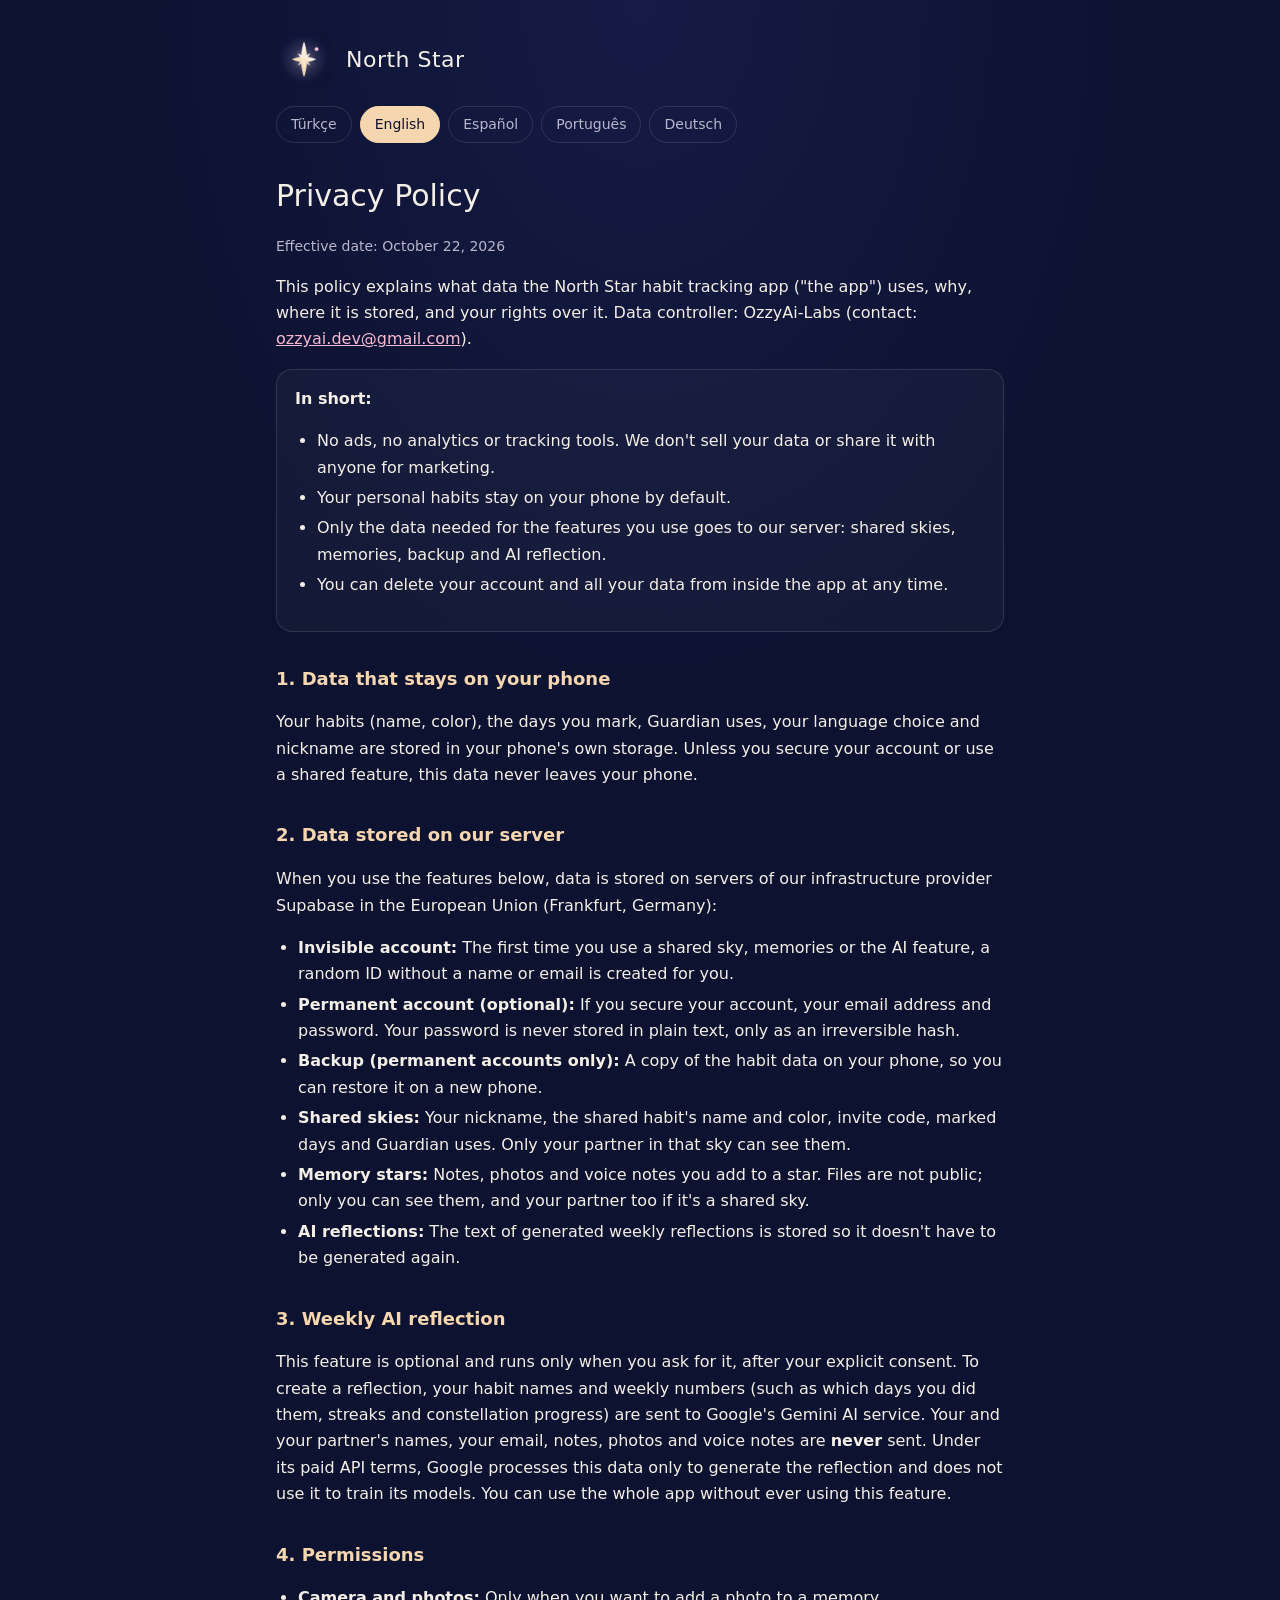
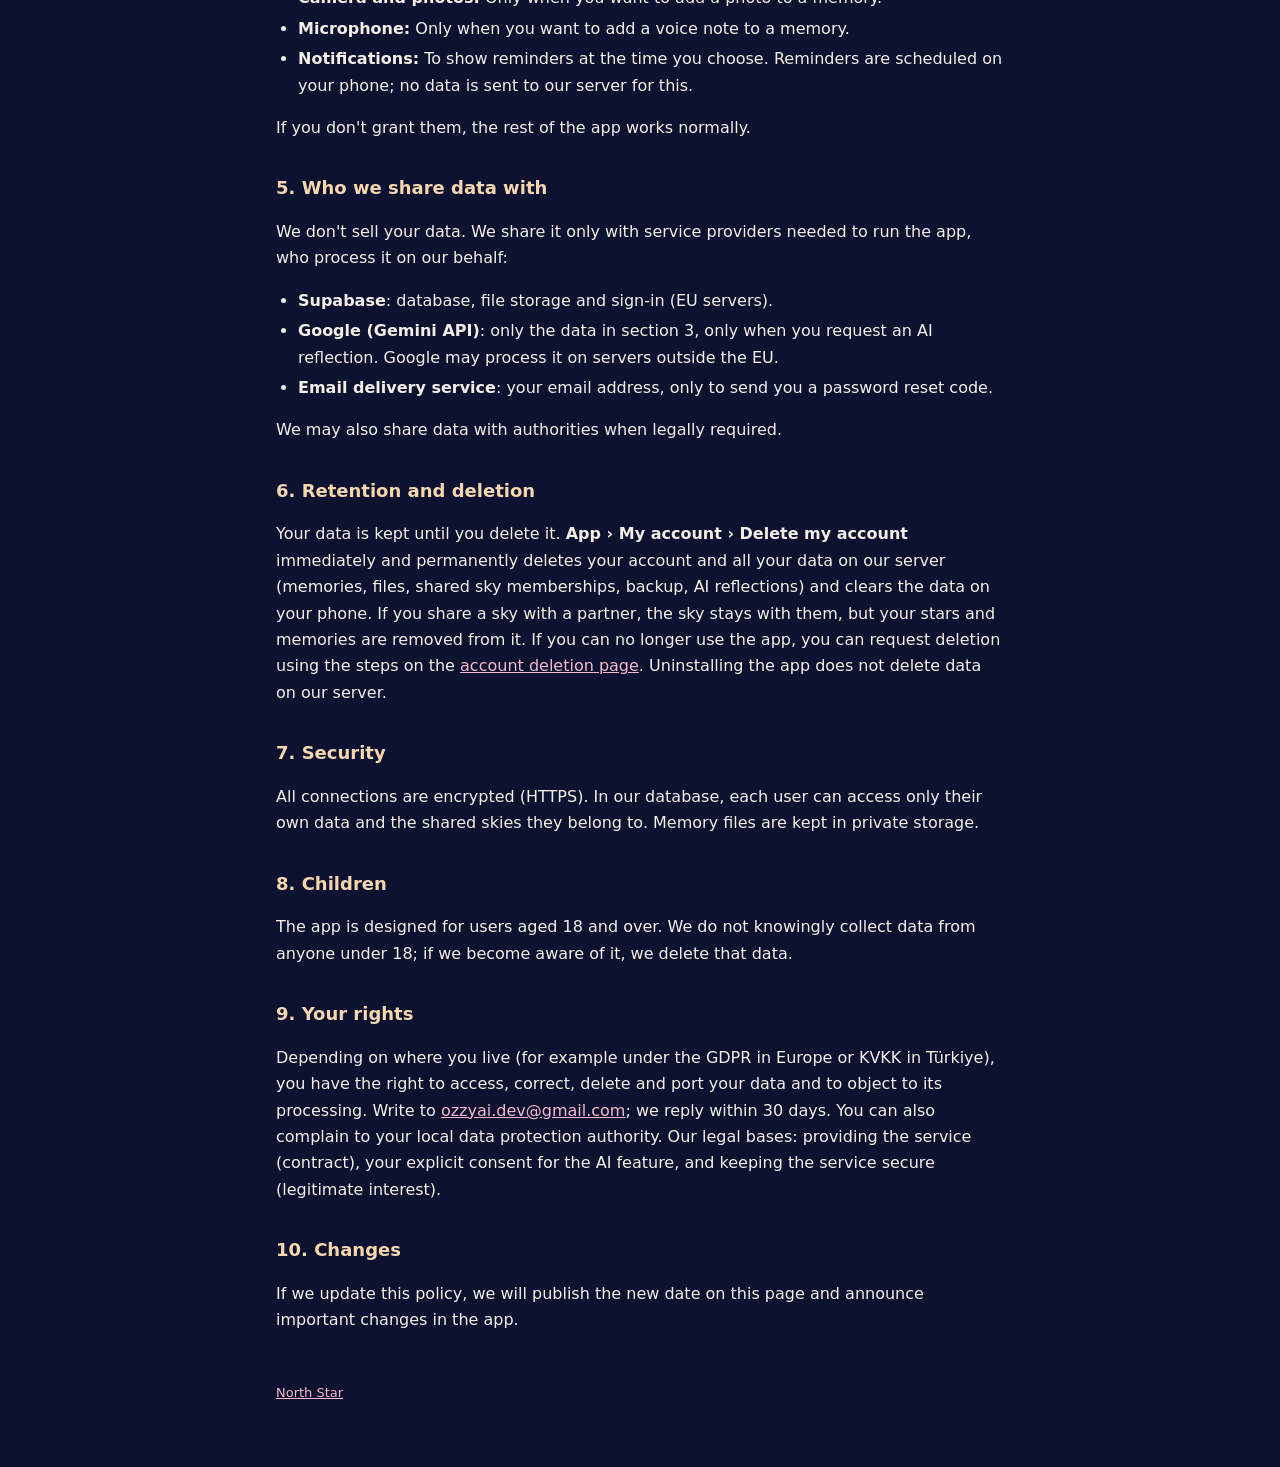
==== commit 801ed0fa: "Hedef kitle 18+" ====
--- a/privacy.html
+++ b/privacy.html
@@ -15,7 +15,7 @@
 <!-- ============================ TÜRKÇE ============================ -->
 <section lang="tr">
 <h1>Gizlilik Politikası</h1>
-<p class="muted">Yürürlük tarihi: 19 Ekim 2026</p>
+<p class="muted">Yürürlük tarihi: 22 Ekim 2026</p>
 
 <p>Bu politika, Kutup Yıldızı alışkanlık takip uygulamasının ("uygulama") hangi verileri neden kullandığını, nerede sakladığını ve senin bu veriler üzerindeki haklarını açıklar. Veri sorumlusu: <span data-developer></span> (iletişim: <a data-email></a>).</p>
 
@@ -70,7 +70,7 @@
 <p>Tüm bağlantılar şifrelidir (HTTPS). Veritabanında her kullanıcı sadece kendi verisine ve dahil olduğu ortak gökyüzlerine erişebilir. Anı dosyaları gizli bir depoda tutulur.</p>
 
 <h2>8. Çocuklar</h2>
-<p>Uygulama 13 yaşından küçük çocuklara yönelik değildir ve bilerek onlardan veri toplamayız. Yapay zekâ yorumu özelliği 18 yaşından küçükler için tasarlanmamıştır.</p>
+<p>Uygulama 18 yaş ve üzeri kullanıcılar için tasarlanmıştır. 18 yaşından küçüklerden bilerek veri toplamayız; böyle bir durumu fark edersek ilgili verileri sileriz.</p>
 
 <h2>9. Hakların</h2>
 <p>Bulunduğun yere göre (Türkiye'de KVKK, Avrupa'da GDPR gibi) verilerine erişme, düzeltme, silme, taşıma ve işlenmesine itiraz etme hakların vardır. Bunun için <a data-email></a> adresine yazabilirsin; en geç 30 gün içinde yanıt veririz. Ayrıca bulunduğun ülkenin veri koruma kurumuna (Türkiye'de Kişisel Verileri Koruma Kurumu) şikâyette bulunabilirsin. Verileri işleme dayanağımız: hizmeti sunmak (sözleşme), yapay zekâ özelliği için açık rızan ve güvenliği sağlamak (meşru menfaat).</p>
@@ -82,7 +82,7 @@
 <!-- ============================ ENGLISH ============================ -->
 <section lang="en">
 <h1>Privacy Policy</h1>
-<p class="muted">Effective date: October 19, 2026</p>
+<p class="muted">Effective date: October 22, 2026</p>
 
 <p>This policy explains what data the North Star habit tracking app ("the app") uses, why, where it is stored, and your rights over it. Data controller: <span data-developer></span> (contact: <a data-email></a>).</p>
 
@@ -137,7 +137,7 @@
 <p>All connections are encrypted (HTTPS). In our database, each user can access only their own data and the shared skies they belong to. Memory files are kept in private storage.</p>
 
 <h2>8. Children</h2>
-<p>The app is not directed at children under 13, and we do not knowingly collect data from them. The AI reflection feature is not intended for users under 18.</p>
+<p>The app is designed for users aged 18 and over. We do not knowingly collect data from anyone under 18; if we become aware of it, we delete that data.</p>
 
 <h2>9. Your rights</h2>
 <p>Depending on where you live (for example under the GDPR in Europe or KVKK in Türkiye), you have the right to access, correct, delete and port your data and to object to its processing. Write to <a data-email></a>; we reply within 30 days. You can also complain to your local data protection authority. Our legal bases: providing the service (contract), your explicit consent for the AI feature, and keeping the service secure (legitimate interest).</p>
@@ -149,7 +149,7 @@
 <!-- ============================ ESPAÑOL ============================ -->
 <section lang="es">
 <h1>Política de privacidad</h1>
-<p class="muted">Fecha de entrada en vigor: 19 de octubre de 2026</p>
+<p class="muted">Fecha de entrada en vigor: 22 de octubre de 2026</p>
 
 <p>Esta política explica qué datos usa la app de seguimiento de hábitos Estrella Polar ("la app"), por qué, dónde se guardan y cuáles son tus derechos sobre ellos. Responsable del tratamiento: <span data-developer></span> (contacto: <a data-email></a>).</p>
 
@@ -204,7 +204,7 @@
 <p>Todas las conexiones están cifradas (HTTPS). En nuestra base de datos, cada usuario solo puede acceder a sus propios datos y a los cielos compartidos de los que forma parte. Los archivos de recuerdos se guardan en un almacenamiento privado.</p>
 
 <h2>8. Menores</h2>
-<p>La app no está dirigida a menores de 13 años y no recopilamos sus datos a sabiendas. La función de reflexión con IA no está pensada para menores de 18 años.</p>
+<p>La app está pensada para personas de 18 años o más. No recopilamos a sabiendas datos de menores de 18 años; si lo detectamos, eliminamos esos datos.</p>
 
 <h2>9. Tus derechos</h2>
 <p>Según dónde vivas (por ejemplo, el RGPD en Europa), tienes derecho a acceder, rectificar, suprimir y portar tus datos y a oponerte a su tratamiento. Escribe a <a data-email></a>; respondemos en un plazo de 30 días. También puedes presentar una reclamación ante tu autoridad de protección de datos. Bases legales: prestar el servicio (contrato), tu consentimiento explícito para la función de IA y mantener el servicio seguro (interés legítimo).</p>
@@ -216,7 +216,7 @@
 <!-- ============================ PORTUGUÊS ============================ -->
 <section lang="pt">
 <h1>Política de privacidade</h1>
-<p class="muted">Data de vigência: 19 de outubro de 2026</p>
+<p class="muted">Data de vigência: 22 de outubro de 2026</p>
 
 <p>Esta política explica quais dados o app de acompanhamento de hábitos Estrela Polar ("o app") usa, por quê, onde são armazenados e quais são os seus direitos sobre eles. Controlador dos dados: <span data-developer></span> (contato: <a data-email></a>).</p>
 
@@ -271,7 +271,7 @@
 <p>Todas as conexões são criptografadas (HTTPS). No nosso banco de dados, cada usuário só acessa os próprios dados e os céus compartilhados dos quais participa. Os arquivos de memórias ficam em armazenamento privado.</p>
 
 <h2>8. Crianças</h2>
-<p>O app não é destinado a menores de 13 anos, e não coletamos dados deles intencionalmente. O recurso de reflexão com IA não é destinado a menores de 18 anos.</p>
+<p>O app é destinado a pessoas com 18 anos ou mais. Não coletamos intencionalmente dados de menores de 18 anos; se identificarmos isso, excluímos esses dados.</p>
 
 <h2>9. Seus direitos</h2>
 <p>Dependendo de onde você mora (por exemplo, pela LGPD no Brasil ou pelo RGPD na Europa), você tem direito de acessar, corrigir, excluir e portar seus dados e de se opor ao tratamento. Escreva para <a data-email></a>; respondemos em até 30 dias. Você também pode reclamar à autoridade de proteção de dados do seu país (no Brasil, a ANPD). Bases legais: prestar o serviço (contrato), seu consentimento explícito para o recurso de IA e manter o serviço seguro (legítimo interesse).</p>
@@ -283,7 +283,7 @@
 <!-- ============================ DEUTSCH ============================ -->
 <section lang="de">
 <h1>Datenschutzerklärung</h1>
-<p class="muted">Gültig ab: 19. Oktober 2026</p>
+<p class="muted">Gültig ab: 22. Oktober 2026</p>
 
 <p>Diese Erklärung beschreibt, welche Daten die Gewohnheits-App Polarstern („die App“) verwendet, warum, wo sie gespeichert werden und welche Rechte du daran hast. Verantwortlich: <span data-developer></span> (Kontakt: <a data-email></a>).</p>
 
@@ -338,7 +338,7 @@
 <p>Alle Verbindungen sind verschlüsselt (HTTPS). In unserer Datenbank kann jeder Nutzer nur auf seine eigenen Daten und die gemeinsamen Himmel zugreifen, zu denen er gehört. Erinnerungsdateien liegen in einem privaten Speicher.</p>
 
 <h2>8. Kinder</h2>
-<p>Die App richtet sich nicht an Kinder unter 13 Jahren, und wir erheben wissentlich keine Daten von ihnen. Die KI-Rückblick-Funktion ist nicht für Personen unter 18 Jahren gedacht.</p>
+<p>Die App richtet sich an Personen ab 18 Jahren. Wir erheben wissentlich keine Daten von Personen unter 18 Jahren; wenn wir davon erfahren, löschen wir diese Daten.</p>
 
 <h2>9. Deine Rechte</h2>
 <p>Nach der DSGVO hast du das Recht auf Auskunft, Berichtigung, Löschung und Datenübertragbarkeit sowie das Recht, der Verarbeitung zu widersprechen und eine Einwilligung jederzeit zu widerrufen. Schreib an <a data-email></a>; wir antworten innerhalb von 30 Tagen. Du kannst dich auch bei deiner Datenschutz-Aufsichtsbehörde beschweren. Rechtsgrundlagen: Erbringung des Dienstes (Vertrag, Art. 6 Abs. 1 lit. b DSGVO), deine ausdrückliche Einwilligung für die KI-Funktion (lit. a) und die Sicherheit des Dienstes (berechtigtes Interesse, lit. f).</p>
